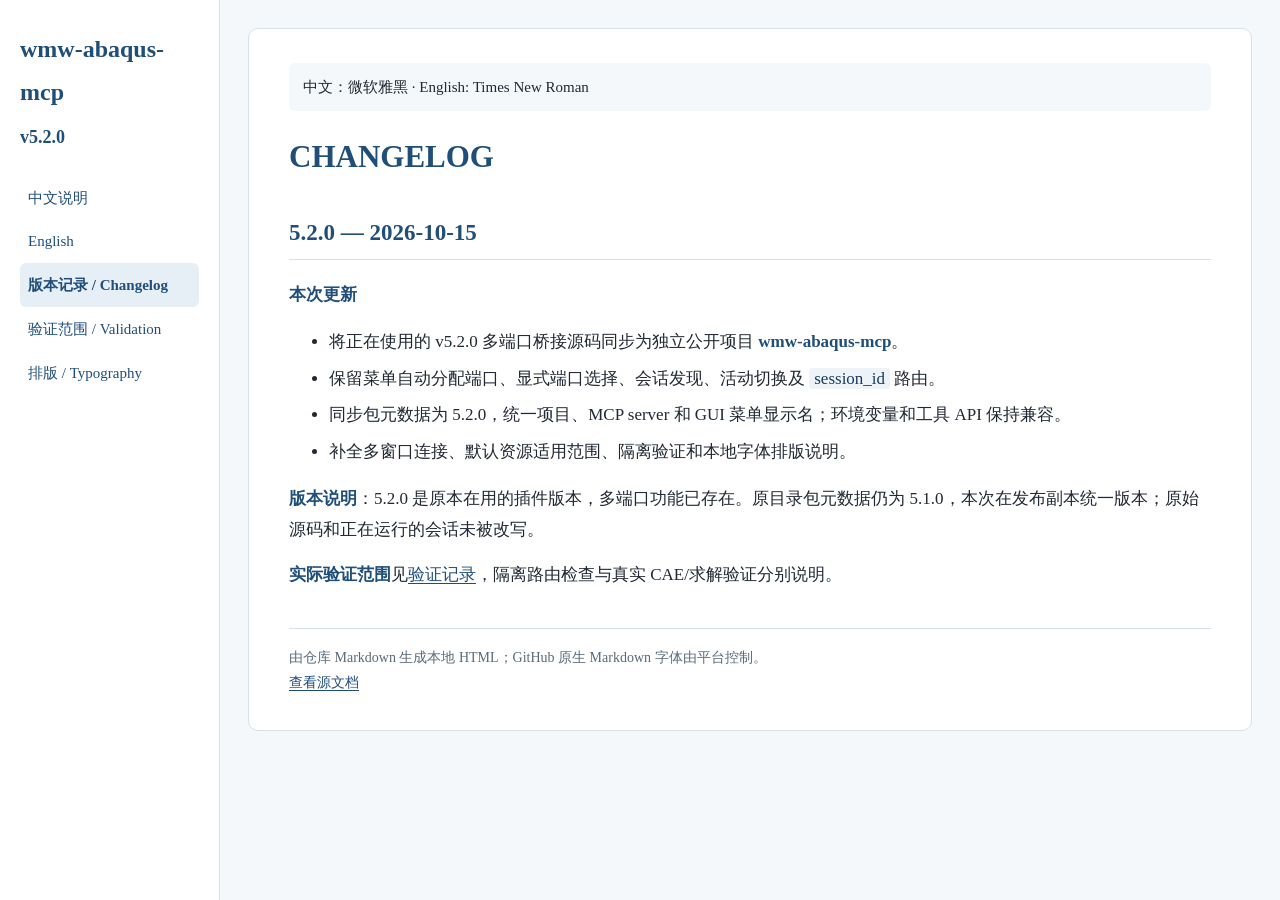
==== docs/site/changelog.html @ 52c3ad5c "Publish wmw-abaqus-mcp v5.2.0 multi-port bridge" ====
<!doctype html>
<html lang="zh-CN"><head><meta charset="utf-8"><meta name="viewport" content="width=device-width,initial-scale=1">
<title>CHANGELOG</title><link rel="stylesheet" href="../assets/publication.css"></head>
<body><div class="layout"><nav aria-label="Documentation"><div class="brand latin">wmw-abaqus-mcp<br><span class="version">v5.2.0</span></div><a href="index.html"><span class="han">中文说明</span></a><a href="english.html">English</a><a class="active" aria-current="page" href="changelog.html"><span class="han">版本记录</span> / Changelog</a><a href="validation.html"><span class="han">验证范围</span> / Validation</a><a href="publication-style.html"><span class="han">排版</span> / Typography</a></nav>
<main><div class="font-samples"><span id="font-zh-sample" class="han">中文：微软雅黑</span> · <span id="font-en-sample" class="latin">English: Times New Roman</span></div><h1 id="changelog">CHANGELOG</h1>
<h2 id="520--2026-10-15">5.2.0 — 2026-10-15</h2>
<p><strong><span class="han">本次更新</span></strong></p>
<ul>
<li><span class="han">将正在使用的</span> v5.2.0 <span class="han">多端口桥接源码同步为独立公开项目</span> <strong>wmw-abaqus-mcp</strong><span class="han">。</span></li>
<li><span class="han">保留菜单自动分配端口、显式端口选择、会话发现、活动切换及</span> <code>session_id</code> <span class="han">路由。</span></li>
<li><span class="han">同步包元数据为</span> 5.2.0<span class="han">，统一项目、</span>MCP server <span class="han">和</span> GUI <span class="han">菜单显示名；环境变量和工具</span> API <span class="han">保持兼容。</span></li>
<li><span class="han">补全多窗口连接、默认资源适用范围、隔离验证和本地字体排版说明。</span></li>
</ul>
<p><strong><span class="han">版本说明</span></strong><span class="han">：</span>5.2.0 <span class="han">是原本在用的插件版本，多端口功能已存在。原目录包元数据仍为</span> 5.1.0<span class="han">，本次在发布副本统一版本；原始源码和正在运行的会话未被改写。</span></p>
<p><strong><span class="han">实际验证范围</span></strong><span class="han">见</span><a href="validation.html"><span class="han">验证记录</span></a><span class="han">，隔离路由检查与真实</span> CAE/<span class="han">求解验证分别说明。</span></p>

<footer><span class="han">由仓库</span> Markdown <span class="han">生成本地</span> HTML<span class="han">；</span>GitHub <span class="han">原生</span> Markdown <span class="han">字体由平台控制。</span><br><a href="../../CHANGELOG.md"><span class="han">查看源文档</span></a></footer></main></div></body></html>
---- docs/assets/publication.css ----
:root {
  --ink: #202833;
  --key: #1F4E79;
  --condition: #8A5700;
  --line: #D6E1EA;
  --paper: #FFFFFF;
}
* { box-sizing: border-box; }
html { scroll-behavior: smooth; }
body {
  margin: 0;
  color: var(--ink);
  background: #F5F8FB;
  font-family: "Times New Roman", "Microsoft YaHei", "微软雅黑", serif;
  font-size: 17px;
  line-height: 1.8;
}
.han { font-family: "Microsoft YaHei", "微软雅黑", sans-serif; }
.latin { font-family: "Times New Roman", serif; }
strong { font-weight: 700; color: var(--key); }
a { color: var(--key); text-decoration-thickness: 1px; text-underline-offset: 3px; }
a:hover { color: #123550; }
.layout { display: flex; max-width: 1460px; margin: auto; align-items: flex-start; }
nav {
  position: sticky;
  top: 0;
  width: 220px;
  flex: 0 0 220px;
  height: 100vh;
  padding: 28px 20px;
  border-right: 1px solid var(--line);
  background: var(--paper);
  overflow-y: auto;
}
nav .brand { font-size: 24px; font-weight: 700; color: var(--key); margin-bottom: 18px; }
.version { font-size: 18px; }
nav a { display: block; padding: 8px; font-size: 15px; text-decoration: none; border-radius: 6px; }
nav a.active { background: #E7EFF6; font-weight: 700; }
main {
  min-width: 0;
  flex: 1;
  max-width: 1160px;
  margin: 28px;
  padding: 34px 40px;
  background: var(--paper);
  border: 1px solid var(--line);
  border-radius: 10px;
}
h1 { font-size: 31px; line-height: 1.45; color: var(--key); margin: 0 0 24px; font-weight: 700; }
h2 { font-size: 23px; line-height: 1.5; margin-top: 36px; padding-bottom: 9px; border-bottom: 1px solid var(--line); color: var(--key); }
h3 { font-size: 19px; margin-top: 24px; color: var(--key); }
p { margin: 14px 0; }
li { margin: 6px 0; }
img { max-width: 100%; height: auto; }
table { width: 100%; border-collapse: collapse; font-size: 16px; display: block; overflow-x: auto; }
th, td { border: 1px solid var(--line); padding: 9px 11px; vertical-align: top; }
th { background: #EAF1F7; color: var(--key); font-weight: 700; text-align: left; }
pre, code, kbd { font-family: "Times New Roman", "Microsoft YaHei", "微软雅黑", serif; }
code { color: #173B5B; background: #EEF3F7; padding: 1px 5px; border-radius: 3px; overflow-wrap: anywhere; }
pre { padding: 15px 18px; border: 1px solid var(--line); background: #F5F8FB; line-height: 1.5; overflow-x: auto; white-space: pre; }
pre code { background: transparent; padding: 0; color: var(--ink); overflow-wrap: normal; }
blockquote { margin: 20px 0; padding: 10px 18px; border-left: 4px solid var(--key); background: #EFF5FA; }
blockquote p { margin: 8px 0; }
.callout-label { display: block; font-weight: 700; color: var(--key); margin-bottom: 3px; }
.callout.warning, .callout.caution { border-color: var(--condition); background: #FFF8EB; }
.callout.warning .callout-label, .callout.caution .callout-label { color: var(--condition); }
.callout.warning strong, .callout.caution strong { color: var(--condition); }
.condition { color: var(--condition); font-weight: 700; }
footer { border-top: 1px solid var(--line); margin-top: 38px; padding-top: 16px; color: #596A7A; font-size: 14px; }
.font-samples { margin: 0 0 24px; padding: 10px 14px; background: #F5F8FB; border-radius: 6px; font-size: 15px; }
@media (max-width: 800px) {
  .layout { display: block; }
  nav { width: 100%; height: auto; position: relative; padding: 16px; border-right: 0; border-bottom: 1px solid var(--line); }
  nav a { display: inline-block; }
  main { margin: 12px; padding: 22px 18px; }
  h1 { font-size: 25px; overflow-wrap: anywhere; }
}
@media print {
  body { background: white; }
  nav { display: none; }
  main { border: 0; margin: 0; padding: 0; max-width: none; }
  a { text-decoration: none; }
  pre { white-space: pre-wrap; }
}
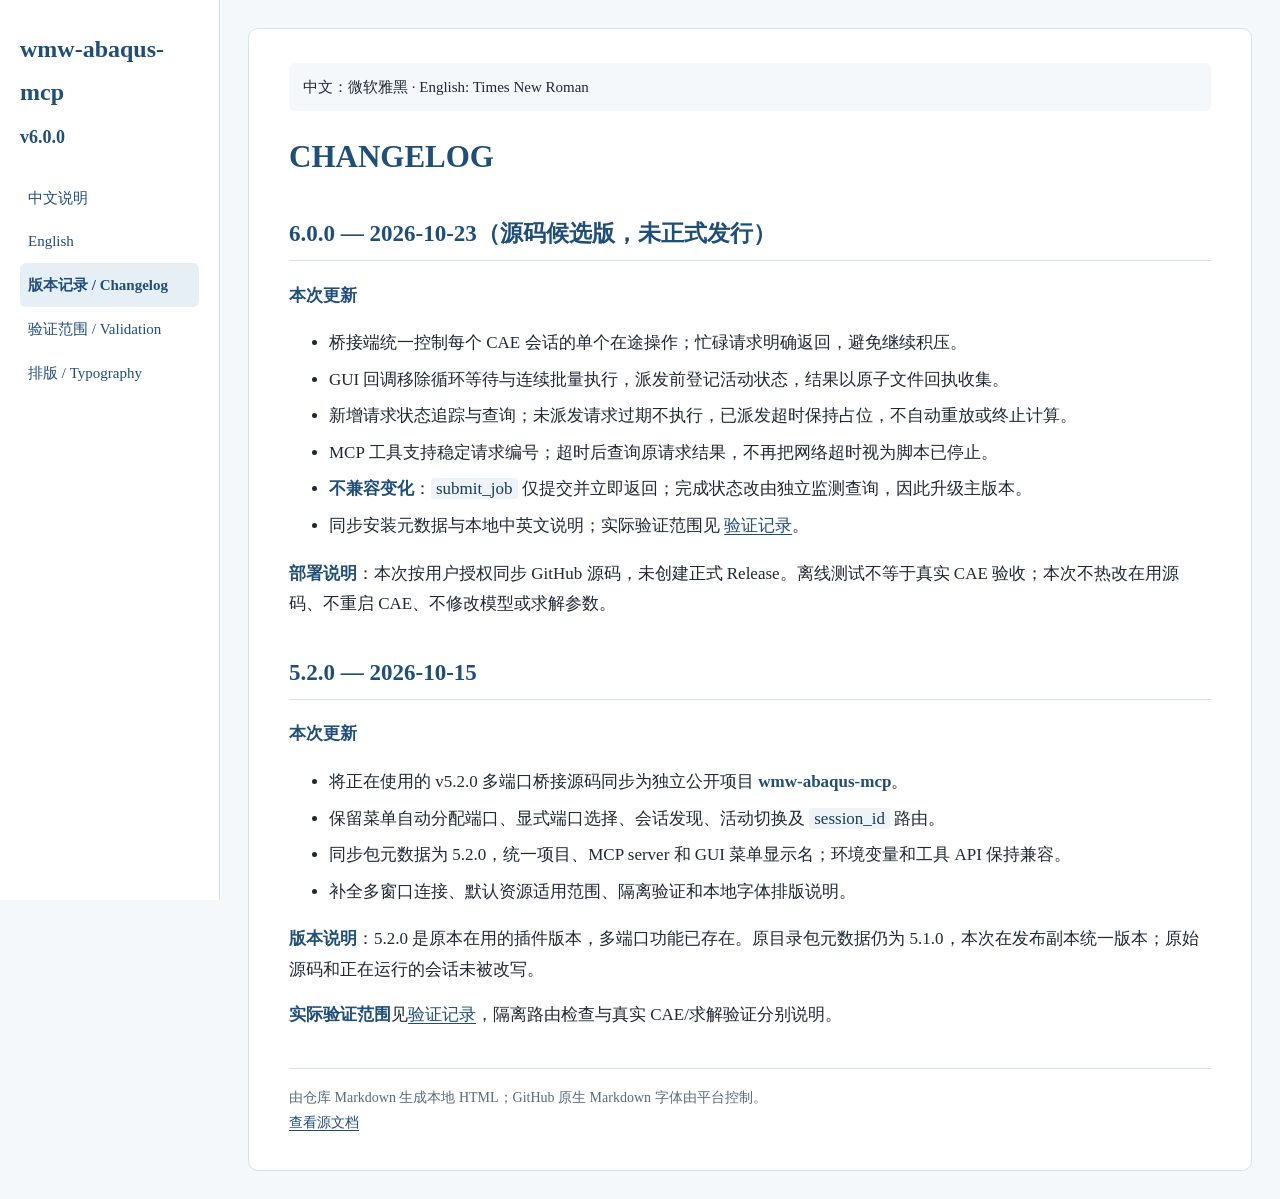
==== commit bccdbdb7: "Fix per-session Abaqus execution control and timeout recovery" ====
--- a/docs/site/changelog.html
+++ b/docs/site/changelog.html
@@ -1,8 +1,19 @@
 <!doctype html>
 <html lang="zh-CN"><head><meta charset="utf-8"><meta name="viewport" content="width=device-width,initial-scale=1">
 <title>CHANGELOG</title><link rel="stylesheet" href="../assets/publication.css"></head>
-<body><div class="layout"><nav aria-label="Documentation"><div class="brand latin">wmw-abaqus-mcp<br><span class="version">v5.2.0</span></div><a href="index.html"><span class="han">中文说明</span></a><a href="english.html">English</a><a class="active" aria-current="page" href="changelog.html"><span class="han">版本记录</span> / Changelog</a><a href="validation.html"><span class="han">验证范围</span> / Validation</a><a href="publication-style.html"><span class="han">排版</span> / Typography</a></nav>
+<body><div class="layout"><nav aria-label="Documentation"><div class="brand latin">wmw-abaqus-mcp<br><span class="version">v6.0.0</span></div><a href="index.html"><span class="han">中文说明</span></a><a href="english.html">English</a><a class="active" aria-current="page" href="changelog.html"><span class="han">版本记录</span> / Changelog</a><a href="validation.html"><span class="han">验证范围</span> / Validation</a><a href="publication-style.html"><span class="han">排版</span> / Typography</a></nav>
 <main><div class="font-samples"><span id="font-zh-sample" class="han">中文：微软雅黑</span> · <span id="font-en-sample" class="latin">English: Times New Roman</span></div><h1 id="changelog">CHANGELOG</h1>
+<h2 id="600--2026-10-23源码候选版未正式发行">6.0.0 — 2026-10-23<span class="han">（源码候选版，未正式发行）</span></h2>
+<p><strong><span class="han">本次更新</span></strong></p>
+<ul>
+<li><span class="han">桥接端统一控制每个</span> CAE <span class="han">会话的单个在途操作；忙碌请求明确返回，避免继续积压。</span></li>
+<li>GUI <span class="han">回调移除循环等待与连续批量执行，派发前登记活动状态，结果以原子文件回执收集。</span></li>
+<li><span class="han">新增请求状态追踪与查询；未派发请求过期不执行，已派发超时保持占位，不自动重放或终止计算。</span></li>
+<li>MCP <span class="han">工具支持稳定请求编号；超时后查询原请求结果，不再把网络超时视为脚本已停止。</span></li>
+<li><strong><span class="han">不兼容变化</span></strong><span class="han">：</span><code>submit_job</code> <span class="han">仅提交并立即返回；完成状态改由独立监测查询，因此升级主版本。</span></li>
+<li><span class="han">同步安装元数据与本地中英文说明；实际验证范围见</span> <a href="validation.html"><span class="han">验证记录</span></a><span class="han">。</span></li>
+</ul>
+<p><strong><span class="han">部署说明</span></strong><span class="han">：本次按用户授权同步</span> GitHub <span class="han">源码，未创建正式</span> Release<span class="han">。离线测试不等于真实</span> CAE <span class="han">验收；本次不热改在用源码、不重启</span> CAE<span class="han">、不修改模型或求解参数。</span></p>
 <h2 id="520--2026-10-15">5.2.0 — 2026-10-15</h2>
 <p><strong><span class="han">本次更新</span></strong></p>
 <ul>
